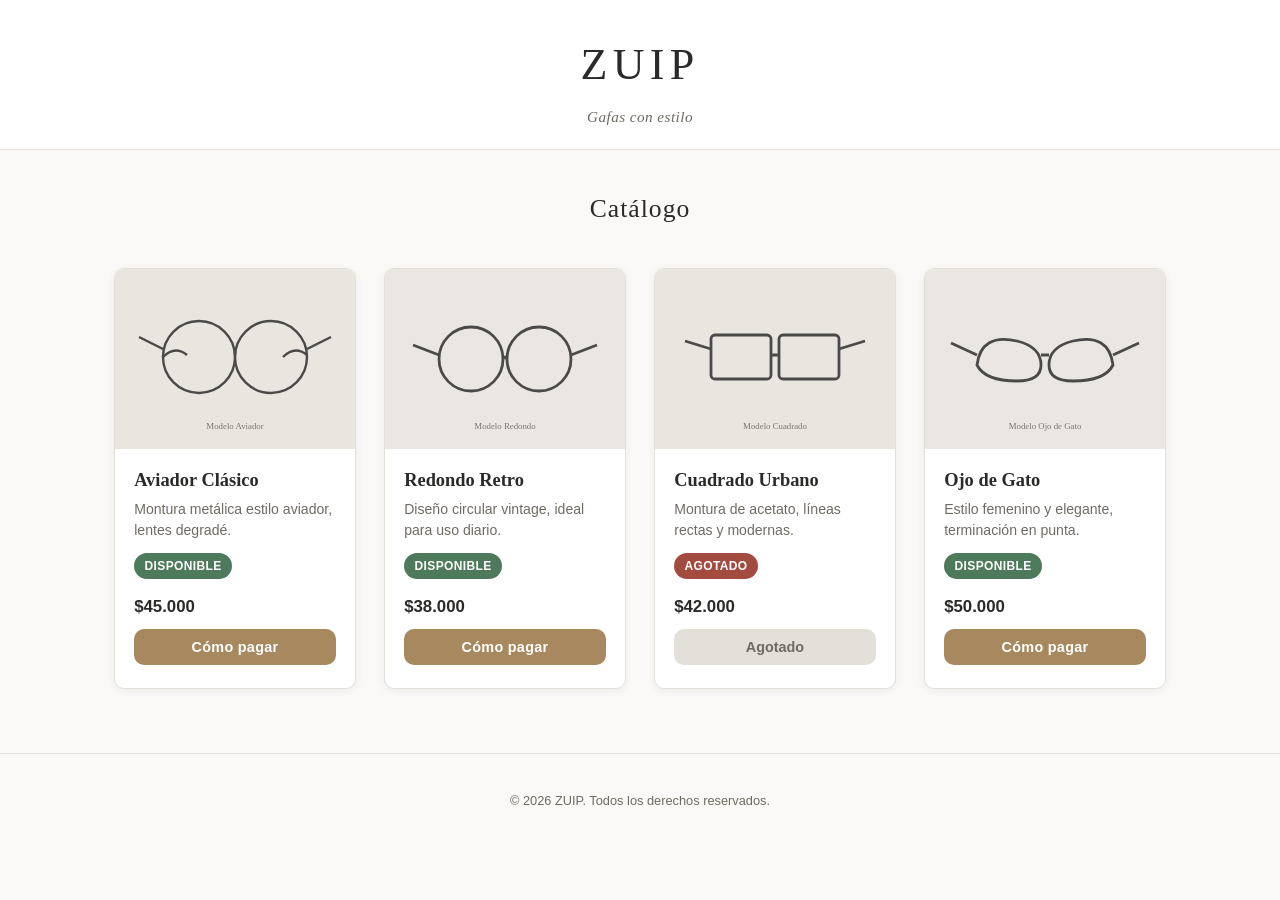
==== index.html @ ec886ca2 "Catálogo inicial de ZUIP: HTML/CSS/JS estático con productos de ejemplo Co-Authored-By: Claude Sonne" ====
<!DOCTYPE html>
<html lang="es">
<head>
  <meta charset="UTF-8">
  <meta name="viewport" content="width=device-width, initial-scale=1.0">
  <title>ZUIP — Gafas</title>
  <link rel="stylesheet" href="css/style.css">
</head>
<body>

  <header class="site-header">
    <div class="header-inner">
      <a href="./" class="logo-link" aria-label="ZUIP">
        <img
          id="logo-img"
          class="logo-img"
          src="images/logo.png"
          alt="ZUIP"
          onerror="this.style.display='none'; document.getElementById('logo-text').style.display='inline-block';"
        >
        <span id="logo-text" class="logo-text">ZUIP</span>
      </a>
      <p class="tagline">Gafas con estilo</p>
    </div>
  </header>

  <main>
    <section class="catalogo-section">
      <h1 class="section-title">Catálogo</h1>
      <div id="catalogo" class="catalogo-grid">
        <!-- Las tarjetas de productos se generan aquí con JavaScript -->
      </div>
    </section>
  </main>

  <footer class="site-footer">
    <p>&copy; <span id="anio"></span> ZUIP. Todos los derechos reservados.</p>
  </footer>

  <!-- Modal de pago -->
  <div id="modal-pago" class="modal-overlay" hidden>
    <div class="modal-box" role="dialog" aria-modal="true" aria-labelledby="modal-titulo">
      <button id="cerrar-modal" class="modal-cerrar" aria-label="Cerrar">&times;</button>
      <h2 id="modal-titulo">Cómo pagar</h2>
      <p class="modal-producto" id="modal-producto-nombre"></p>

      <div class="datos-pago">
        <p><strong>Banco:</strong> <span id="pago-banco"></span></p>
        <p><strong>Tipo de cuenta:</strong> <span id="pago-tipo"></span></p>
        <p><strong>Número de cuenta:</strong> <span id="pago-numero"></span></p>
        <p><strong>Titular:</strong> <span id="pago-titular"></span></p>
        <p><strong>Identificación:</strong> <span id="pago-id"></span></p>
      </div>

      <div class="qr-wrapper">
        <img id="pago-qr" src="" alt="Código QR para transferencia">
      </div>

      <p class="modal-nota">Una vez realizada la transferencia, envíanos el comprobante para confirmar tu compra.</p>
    </div>
  </div>

  <script src="js/products.js"></script>
  <script src="js/script.js"></script>
</body>
</html>
---- css/style.css ----
/* ==========================================================
   ZUIP — estilos generales
   Paleta neutra (grises / blancos) con acento sutil en camel.
   ========================================================== */

:root {
  --color-bg: #faf9f7;
  --color-bg-card: #ffffff;
  --color-text: #2b2a28;
  --color-text-muted: #6f6b64;
  --color-border: #e3e0da;
  --color-accent: #a8895f;
  --color-accent-dark: #8a6f47;
  --color-disponible: #4c7a5a;
  --color-agotado: #a44b3f;

  --font-serif: 'Georgia', 'Times New Roman', serif;
  --font-sans: -apple-system, BlinkMacSystemFont, 'Segoe UI', Roboto, Helvetica, Arial, sans-serif;

  --radius: 10px;
  --shadow: 0 2px 10px rgba(0, 0, 0, 0.06);
}

* {
  box-sizing: border-box;
}

body {
  margin: 0;
  font-family: var(--font-sans);
  background-color: var(--color-bg);
  color: var(--color-text);
  line-height: 1.5;
}

/* ---------- Header ---------- */

.site-header {
  border-bottom: 1px solid var(--color-border);
  background-color: var(--color-bg-card);
}

.header-inner {
  max-width: 1100px;
  margin: 0 auto;
  padding: 2rem 1.5rem 1.25rem;
  text-align: center;
}

.logo-link {
  display: inline-flex;
  align-items: center;
  justify-content: center;
  text-decoration: none;
  color: var(--color-text);
}

.logo-img {
  max-height: 70px;
  width: auto;
}

.logo-text {
  display: none;
  font-family: var(--font-serif);
  font-size: 2.75rem;
  letter-spacing: 0.12em;
  font-weight: 400;
  color: var(--color-text);
}

.tagline {
  margin: 0.5rem 0 0;
  font-family: var(--font-serif);
  font-style: italic;
  color: var(--color-text-muted);
  font-size: 0.95rem;
  letter-spacing: 0.03em;
}

/* ---------- Catálogo ---------- */

.catalogo-section {
  max-width: 1100px;
  margin: 0 auto;
  padding: 2.5rem 1.5rem 4rem;
}

.section-title {
  font-family: var(--font-serif);
  font-weight: 400;
  font-size: 1.6rem;
  letter-spacing: 0.04em;
  text-align: center;
  margin: 0 0 2.5rem;
  color: var(--color-text);
}

.catalogo-grid {
  display: grid;
  grid-template-columns: repeat(auto-fill, minmax(230px, 1fr));
  gap: 1.75rem;
}

.card {
  background-color: var(--color-bg-card);
  border: 1px solid var(--color-border);
  border-radius: var(--radius);
  overflow: hidden;
  display: flex;
  flex-direction: column;
  box-shadow: var(--shadow);
  transition: transform 0.15s ease, box-shadow 0.15s ease;
}

.card:hover {
  transform: translateY(-3px);
  box-shadow: 0 6px 18px rgba(0, 0, 0, 0.09);
}

.card-img-wrapper {
  aspect-ratio: 4 / 3;
  overflow: hidden;
  background-color: #f0eee9;
}

.card-img-wrapper img {
  width: 100%;
  height: 100%;
  object-fit: cover;
  display: block;
}

.card-body {
  padding: 1.1rem 1.2rem 1.4rem;
  display: flex;
  flex-direction: column;
  flex-grow: 1;
}

.card-nombre {
  font-family: var(--font-serif);
  font-size: 1.15rem;
  margin: 0 0 0.3rem;
  color: var(--color-text);
}

.card-descripcion {
  font-size: 0.88rem;
  color: var(--color-text-muted);
  margin: 0 0 0.75rem;
  flex-grow: 1;
}

.card-precio {
  font-size: 1.05rem;
  font-weight: 600;
  margin: 0 0 0.6rem;
  color: var(--color-text);
}

.badge {
  display: inline-block;
  align-self: flex-start;
  font-size: 0.75rem;
  font-weight: 600;
  letter-spacing: 0.03em;
  text-transform: uppercase;
  padding: 0.25rem 0.65rem;
  border-radius: 999px;
  margin-bottom: 0.9rem;
}

.badge-disponible {
  color: #fff;
  background-color: var(--color-disponible);
}

.badge-agotado {
  color: #fff;
  background-color: var(--color-agotado);
}

.btn-comprar {
  display: inline-block;
  text-align: center;
  border: none;
  border-radius: var(--radius);
  padding: 0.65rem 1rem;
  font-size: 0.9rem;
  font-weight: 600;
  letter-spacing: 0.02em;
  cursor: pointer;
  background-color: var(--color-accent);
  color: #fff;
  transition: background-color 0.15s ease;
}

.btn-comprar:hover {
  background-color: var(--color-accent-dark);
}

.btn-agotado {
  display: inline-block;
  text-align: center;
  border: none;
  border-radius: var(--radius);
  padding: 0.65rem 1rem;
  font-size: 0.9rem;
  font-weight: 600;
  background-color: #e3e0da;
  color: var(--color-text-muted);
  cursor: not-allowed;
}

/* ---------- Footer ---------- */

.site-footer {
  text-align: center;
  padding: 1.5rem;
  font-size: 0.8rem;
  color: var(--color-text-muted);
  border-top: 1px solid var(--color-border);
}

/* ---------- Modal de pago ---------- */

.modal-overlay {
  position: fixed;
  inset: 0;
  background-color: rgba(30, 28, 25, 0.55);
  display: flex;
  align-items: center;
  justify-content: center;
  padding: 1rem;
  z-index: 100;
}

.modal-overlay[hidden] {
  display: none;
}

.modal-box {
  position: relative;
  background-color: var(--color-bg-card);
  border-radius: var(--radius);
  max-width: 420px;
  width: 100%;
  padding: 2rem 1.75rem 1.75rem;
  box-shadow: 0 12px 40px rgba(0, 0, 0, 0.2);
}

.modal-box h2 {
  font-family: var(--font-serif);
  font-weight: 400;
  margin: 0 0 0.3rem;
}

.modal-producto {
  color: var(--color-text-muted);
  margin: 0 0 1.25rem;
  font-size: 0.9rem;
}

.modal-cerrar {
  position: absolute;
  top: 0.75rem;
  right: 0.9rem;
  background: none;
  border: none;
  font-size: 1.5rem;
  line-height: 1;
  cursor: pointer;
  color: var(--color-text-muted);
}

.modal-cerrar:hover {
  color: var(--color-text);
}

.datos-pago p {
  margin: 0.35rem 0;
  font-size: 0.92rem;
}

.qr-wrapper {
  display: flex;
  justify-content: center;
  margin: 1.25rem 0;
}

.qr-wrapper img {
  width: 180px;
  height: 180px;
  object-fit: contain;
  border: 1px solid var(--color-border);
  border-radius: 8px;
}

.modal-nota {
  font-size: 0.8rem;
  color: var(--color-text-muted);
  text-align: center;
  margin: 0;
}

/* ---------- Responsive ---------- */

@media (max-width: 480px) {
  .logo-text {
    font-size: 2.1rem;
  }

  .catalogo-grid {
    grid-template-columns: 1fr 1fr;
    gap: 1rem;
  }

  .card-body {
    padding: 0.9rem 0.9rem 1.1rem;
  }
}
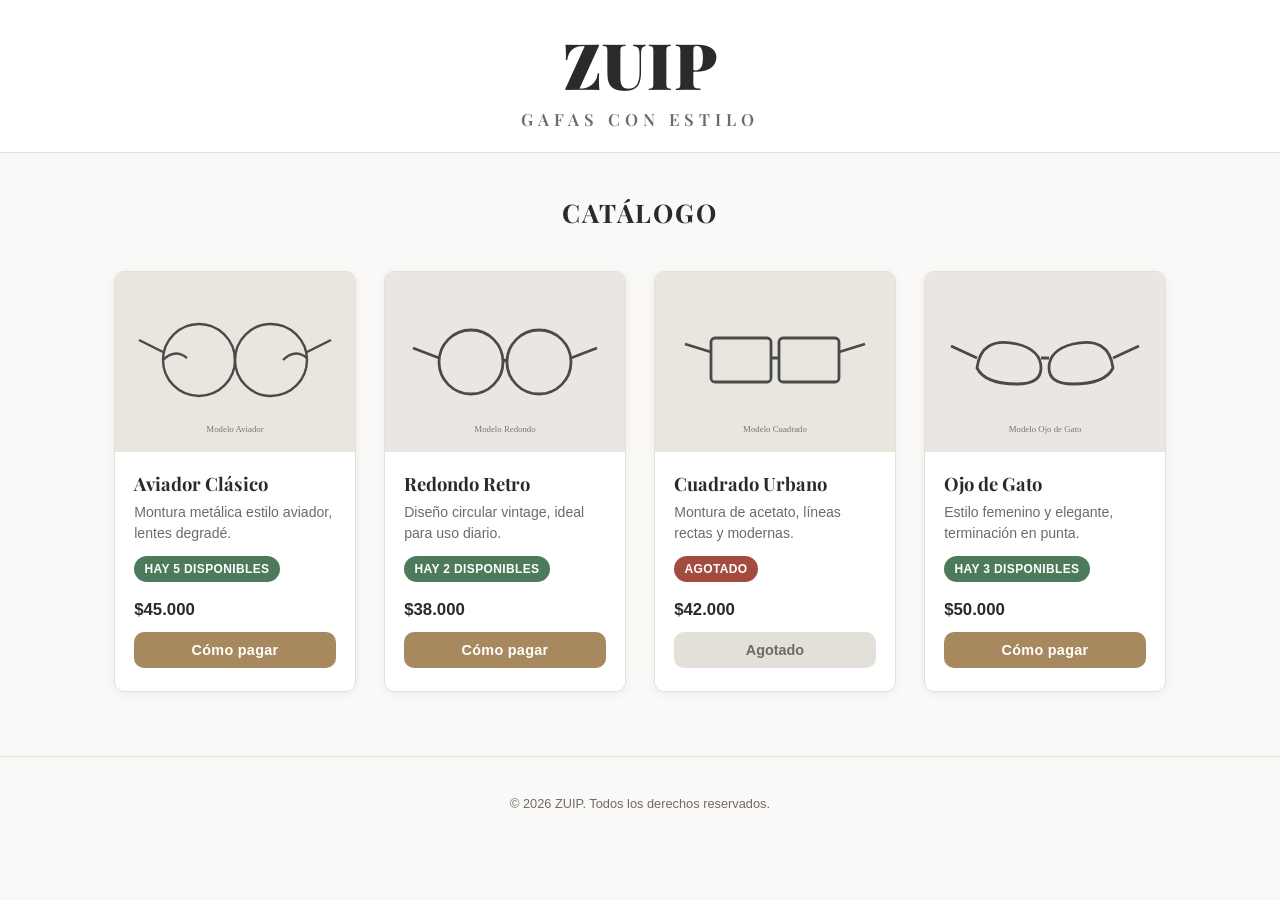
==== commit 8f9da134: "Agregar tipografía Playfair Display, stock por cantidad y lightbox de imagen Co-Authored-By: Claude " ====
--- a/index.html
+++ b/index.html
@@ -4,6 +4,9 @@
   <meta charset="UTF-8">
   <meta name="viewport" content="width=device-width, initial-scale=1.0">
   <title>ZUIP — Gafas</title>
+  <link rel="preconnect" href="https://fonts.googleapis.com">
+  <link rel="preconnect" href="https://fonts.gstatic.com" crossorigin>
+  <link href="https://fonts.googleapis.com/css2?family=Playfair+Display:wght@400;600;700;900&display=swap" rel="stylesheet">
   <link rel="stylesheet" href="css/style.css">
 </head>
 <body>
@@ -37,6 +40,15 @@
     <p>&copy; <span id="anio"></span> ZUIP. Todos los derechos reservados.</p>
   </footer>
 
+  <!-- Lightbox de imagen -->
+  <div id="lightbox" class="modal-overlay" hidden>
+    <div class="lightbox-box">
+      <button id="cerrar-lightbox" class="modal-cerrar lightbox-cerrar" aria-label="Cerrar">&times;</button>
+      <img id="lightbox-img" src="" alt="">
+      <p id="lightbox-nombre" class="lightbox-nombre"></p>
+    </div>
+  </div>
+
   <!-- Modal de pago -->
   <div id="modal-pago" class="modal-overlay" hidden>
     <div class="modal-box" role="dialog" aria-modal="true" aria-labelledby="modal-titulo">
--- a/css/style.css
+++ b/css/style.css
@@ -14,7 +14,7 @@
   --color-disponible: #4c7a5a;
   --color-agotado: #a44b3f;
 
-  --font-serif: 'Georgia', 'Times New Roman', serif;
+  --font-serif: 'Playfair Display', 'Georgia', 'Times New Roman', serif;
   --font-sans: -apple-system, BlinkMacSystemFont, 'Segoe UI', Roboto, Helvetica, Arial, sans-serif;
 
   --radius: 10px;
@@ -63,19 +63,22 @@
 .logo-text {
   display: none;
   font-family: var(--font-serif);
-  font-size: 2.75rem;
-  letter-spacing: 0.12em;
-  font-weight: 400;
-  color: var(--color-text);
+  font-size: 4rem;
+  letter-spacing: 0.01em;
+  font-weight: 900;
+  color: var(--color-text);
+  line-height: 1;
 }
 
 .tagline {
-  margin: 0.5rem 0 0;
-  font-family: var(--font-serif);
-  font-style: italic;
-  color: var(--color-text-muted);
-  font-size: 0.95rem;
-  letter-spacing: 0.03em;
+  margin: 0.6rem 0 0;
+  font-family: var(--font-serif);
+  font-style: normal;
+  font-weight: 600;
+  text-transform: uppercase;
+  color: var(--color-text-muted);
+  font-size: 1.05rem;
+  letter-spacing: 0.3em;
 }
 
 /* ---------- Catálogo ---------- */
@@ -88,9 +91,10 @@
 
 .section-title {
   font-family: var(--font-serif);
-  font-weight: 400;
+  font-weight: 700;
   font-size: 1.6rem;
-  letter-spacing: 0.04em;
+  letter-spacing: 0.08em;
+  text-transform: uppercase;
   text-align: center;
   margin: 0 0 2.5rem;
   color: var(--color-text);
@@ -129,6 +133,7 @@
   height: 100%;
   object-fit: cover;
   display: block;
+  cursor: zoom-in;
 }
 
 .card-body {
@@ -304,11 +309,49 @@
   margin: 0;
 }
 
+/* ---------- Lightbox de imagen ---------- */
+
+.lightbox-box {
+  position: relative;
+  max-width: 600px;
+  width: 100%;
+  background-color: var(--color-bg-card);
+  border-radius: var(--radius);
+  padding: 1.5rem;
+  box-shadow: 0 12px 40px rgba(0, 0, 0, 0.25);
+  text-align: center;
+}
+
+.lightbox-box img {
+  width: 100%;
+  max-height: 70vh;
+  object-fit: contain;
+  border-radius: 6px;
+  background-color: #f0eee9;
+}
+
+.lightbox-nombre {
+  font-family: var(--font-serif);
+  font-size: 1.2rem;
+  margin: 1rem 0 0;
+  color: var(--color-text);
+}
+
+.lightbox-cerrar {
+  top: 0.5rem;
+  right: 0.5rem;
+}
+
 /* ---------- Responsive ---------- */
 
 @media (max-width: 480px) {
   .logo-text {
-    font-size: 2.1rem;
+    font-size: 2.75rem;
+  }
+
+  .tagline {
+    letter-spacing: 0.2em;
+    font-size: 0.85rem;
   }
 
   .catalogo-grid {
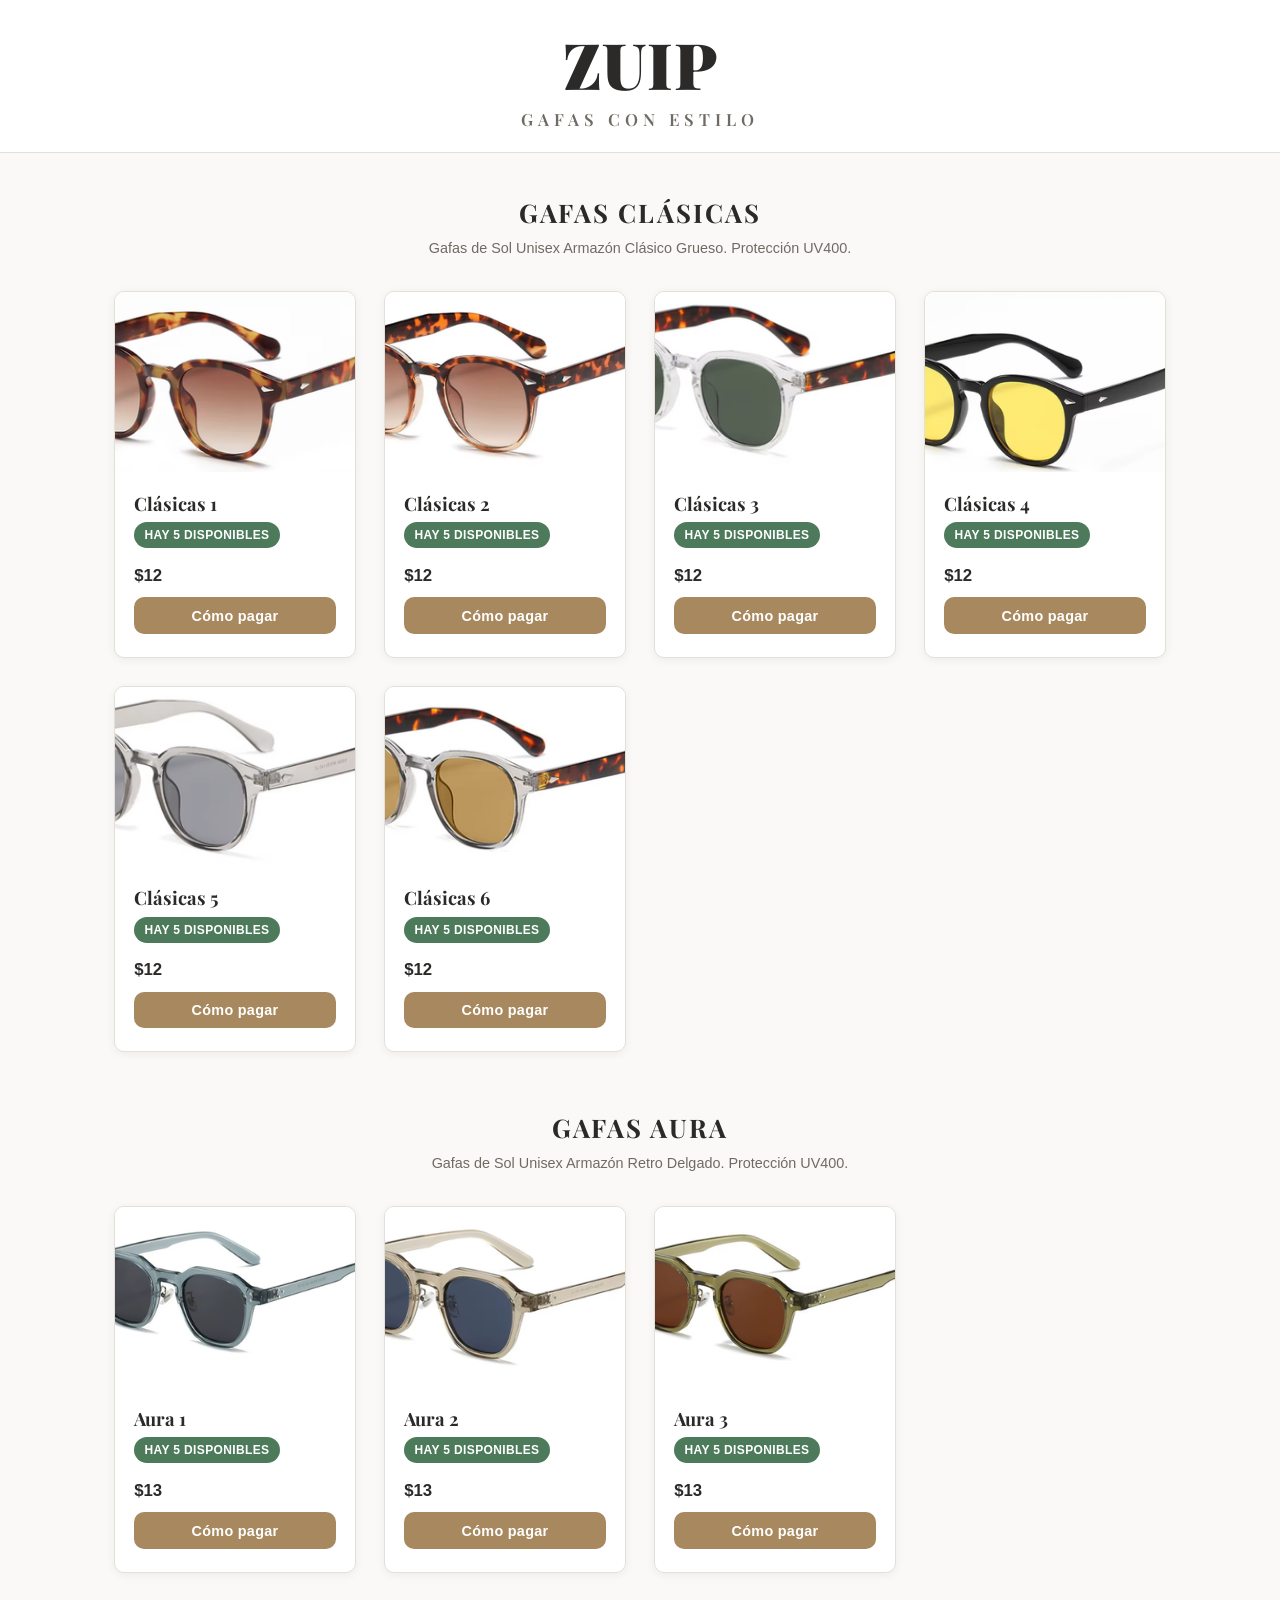
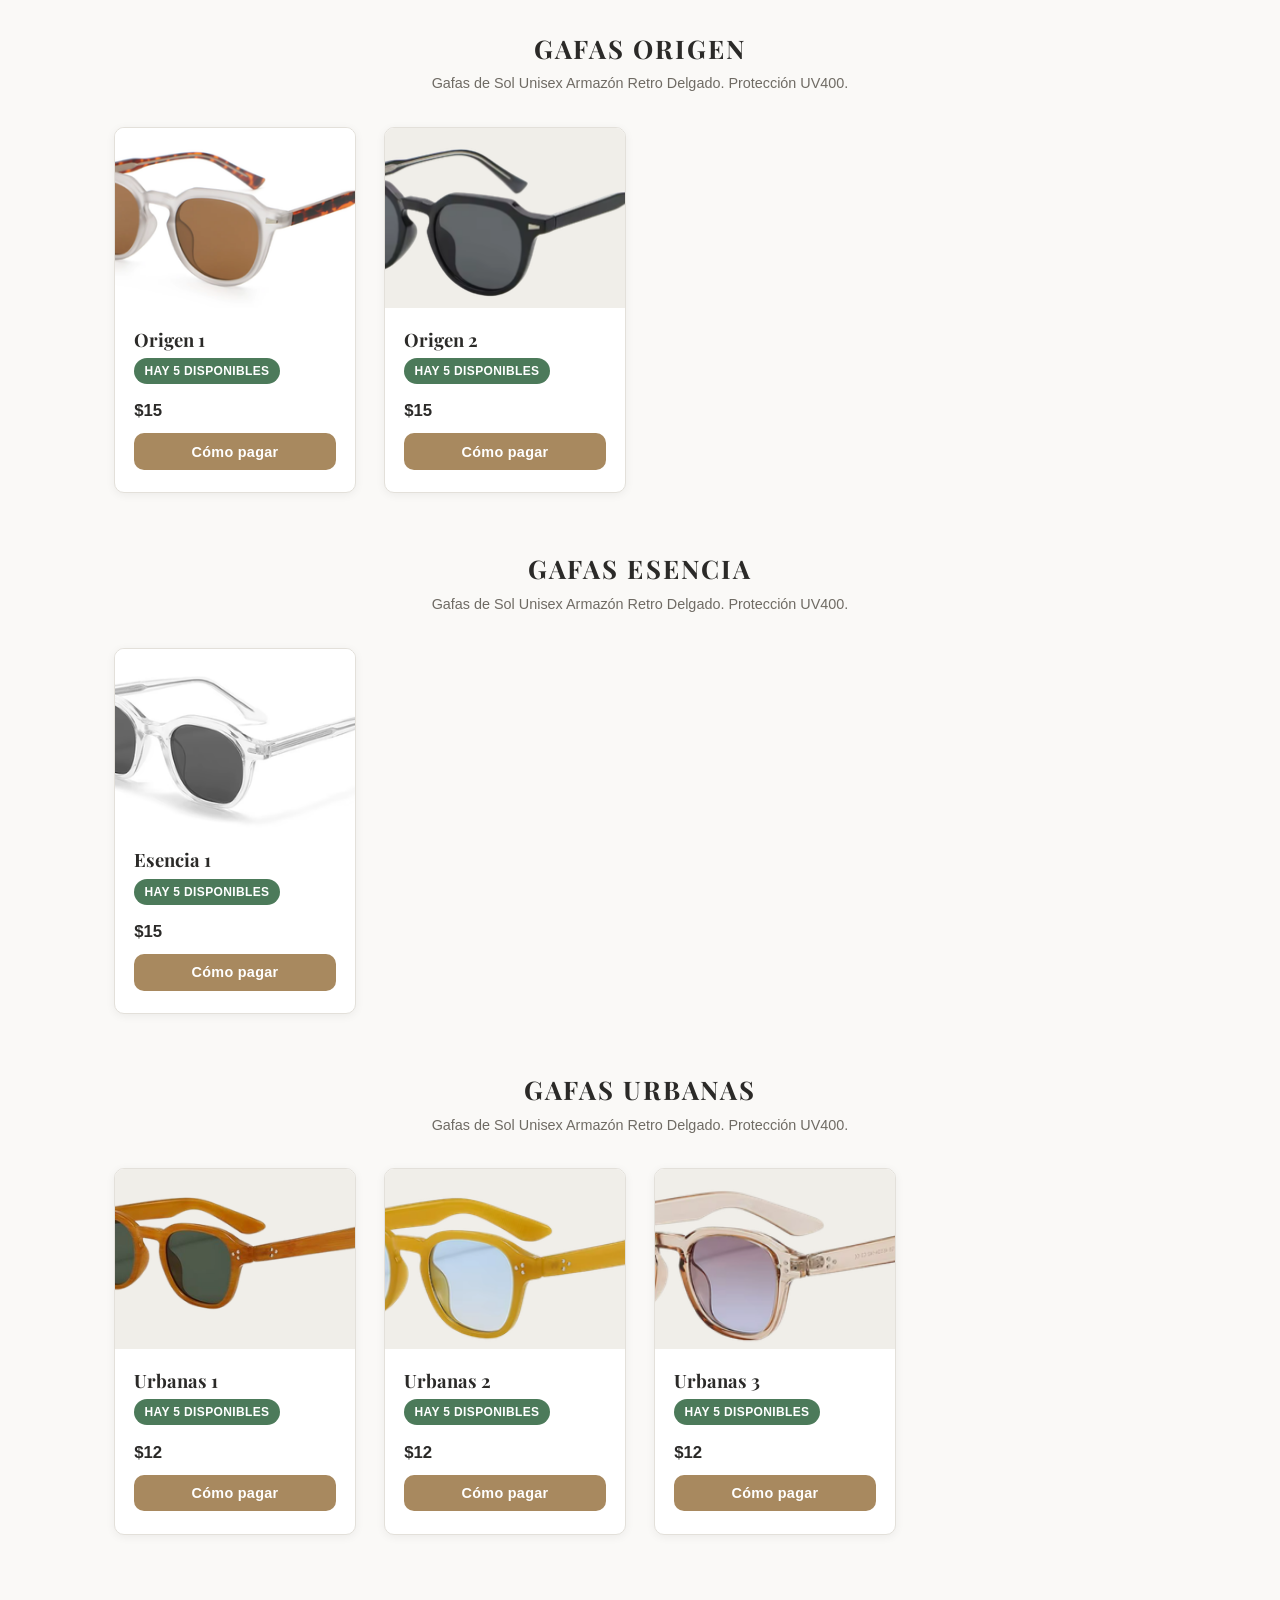
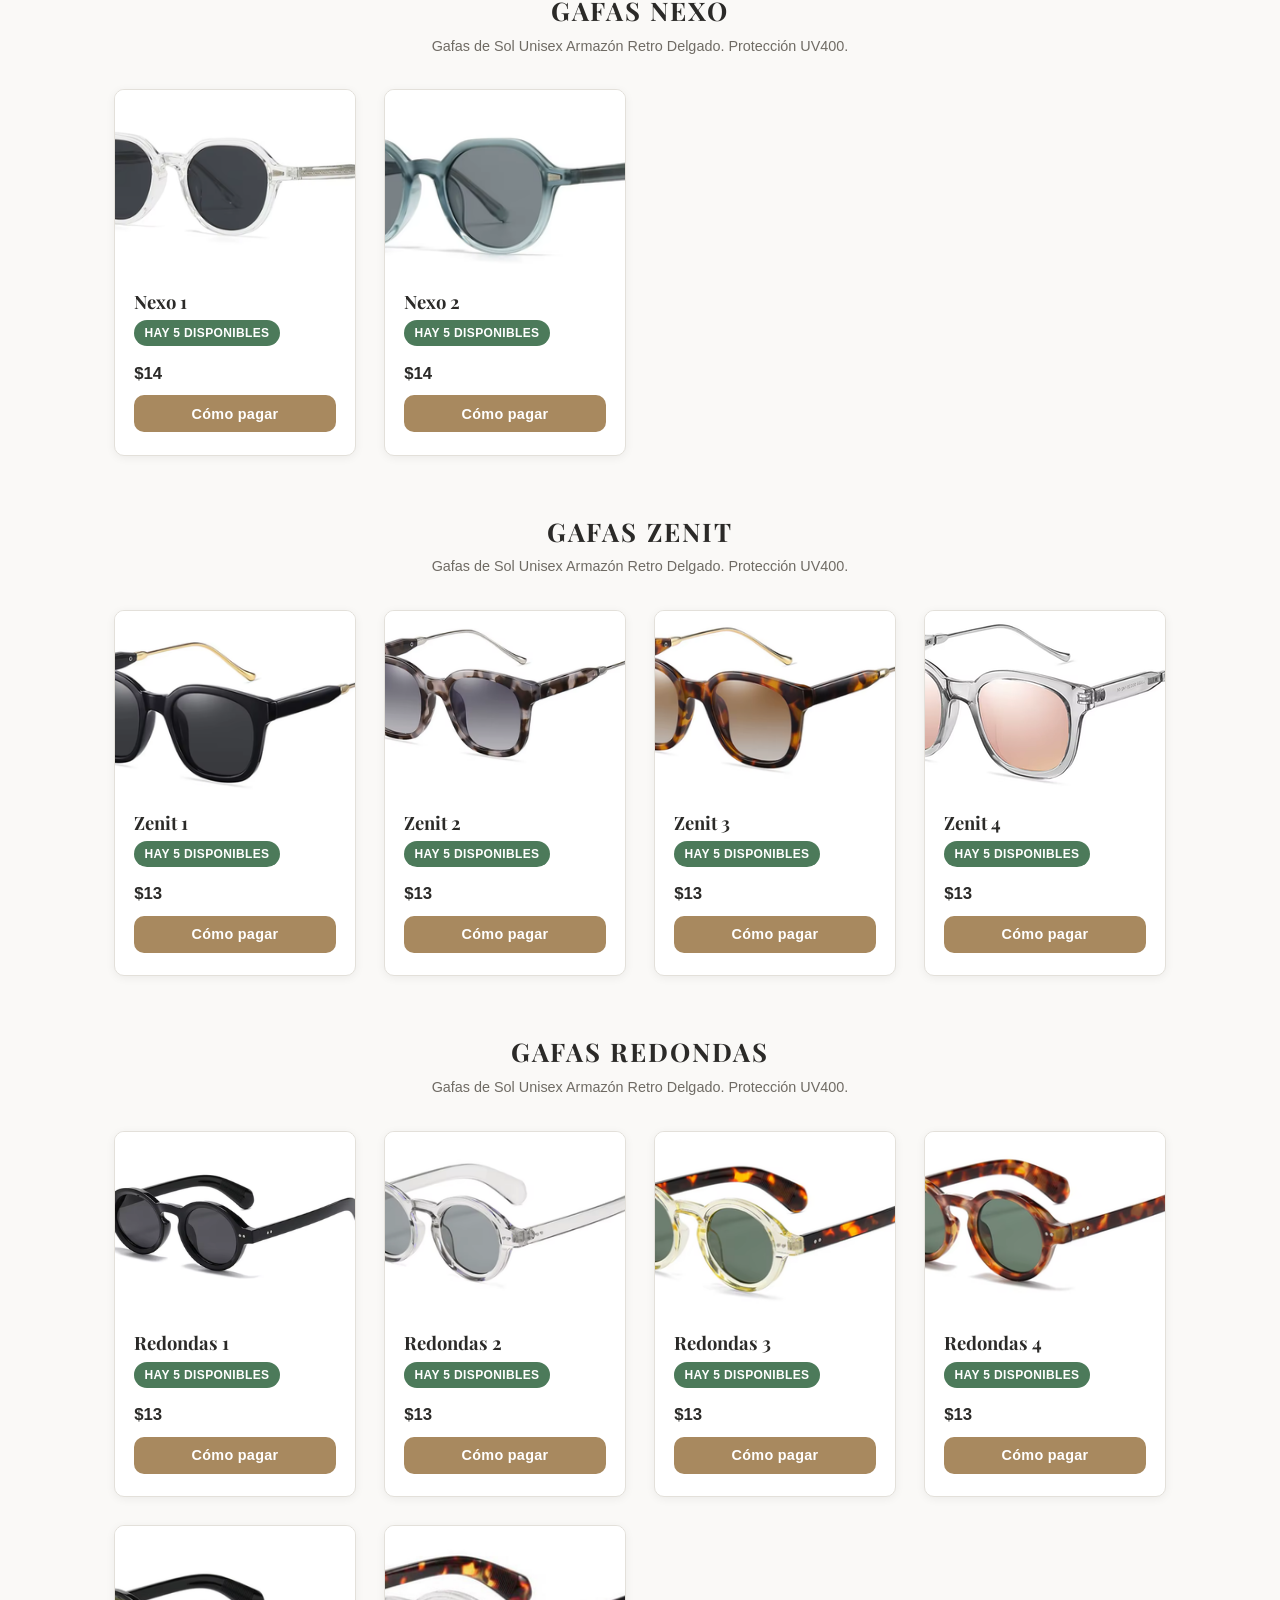
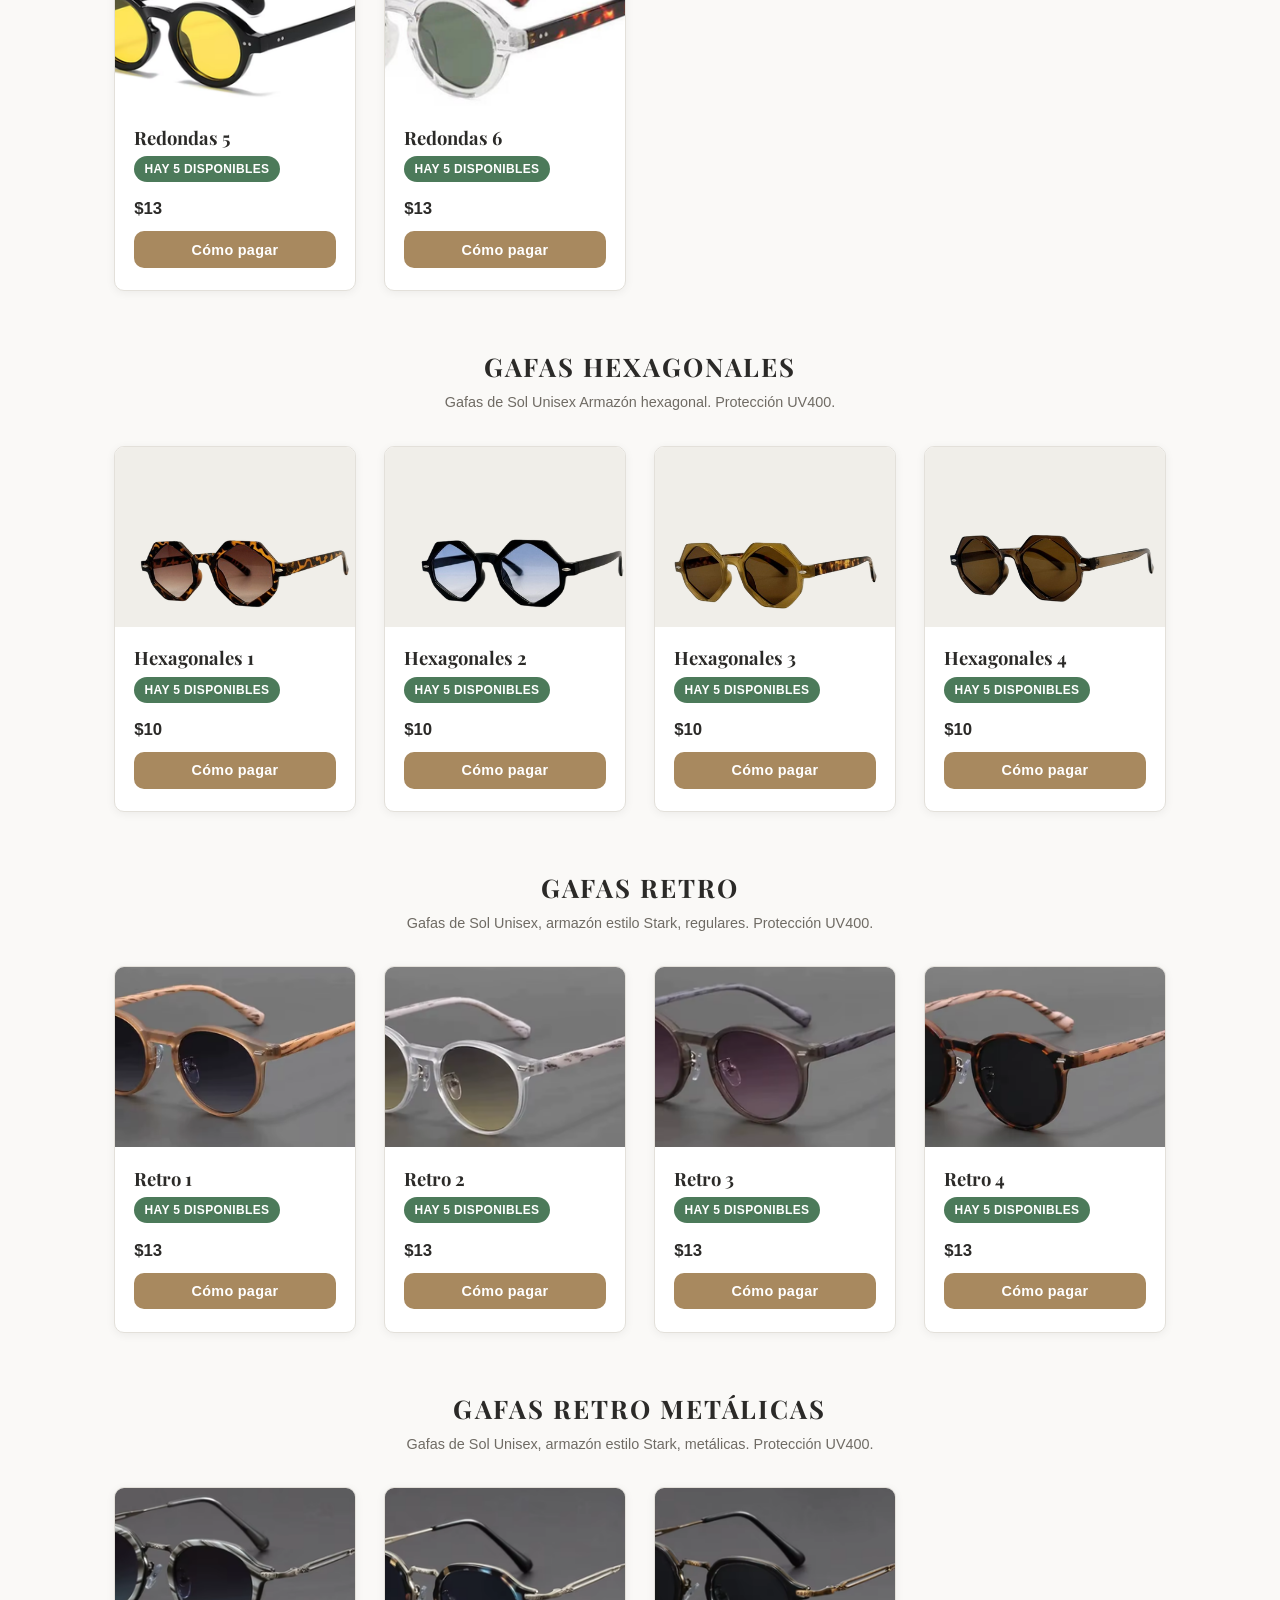
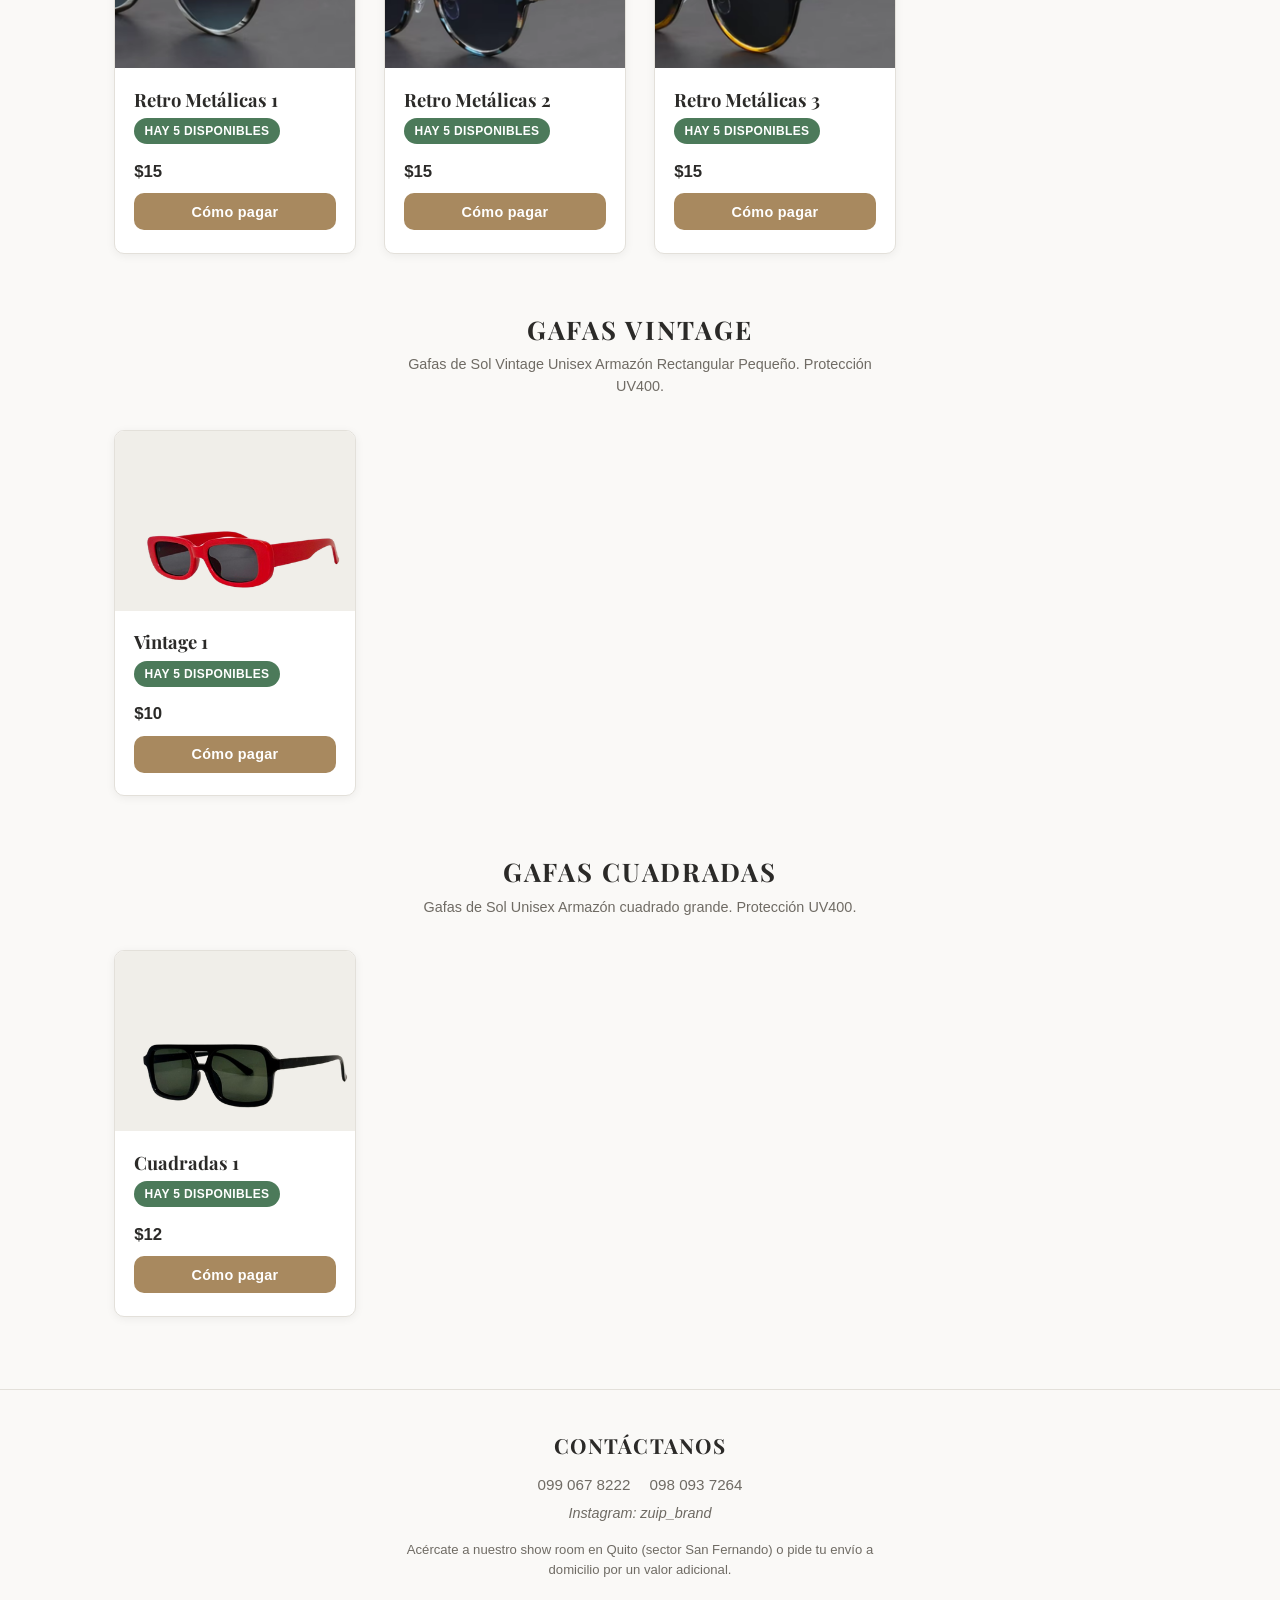
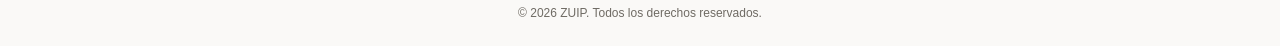
==== commit 9cdf7ae8: "Reestructurar catálogo por colecciones con fotos reales del PDF Reemplaza los placeholders por las 4" ====
--- a/index.html
+++ b/index.html
@@ -28,16 +28,17 @@
   </header>
 
   <main>
-    <section class="catalogo-section">
-      <h1 class="section-title">Catálogo</h1>
-      <div id="catalogo" class="catalogo-grid">
-        <!-- Las tarjetas de productos se generan aquí con JavaScript -->
-      </div>
-    </section>
+    <div id="catalogo" class="catalogo-container">
+      <!-- Las secciones por colección se generan aquí con JavaScript -->
+    </div>
   </main>
 
   <footer class="site-footer">
-    <p>&copy; <span id="anio"></span> ZUIP. Todos los derechos reservados.</p>
+    <h2 class="contacto-titulo">Contáctanos</h2>
+    <p id="contacto-telefonos" class="contacto-telefonos"></p>
+    <p id="contacto-instagram" class="contacto-instagram"></p>
+    <p id="contacto-nota" class="contacto-nota"></p>
+    <p class="copyright">&copy; <span id="anio"></span> ZUIP. Todos los derechos reservados.</p>
   </footer>
 
   <!-- Lightbox de imagen -->
--- a/css/style.css
+++ b/css/style.css
@@ -83,21 +83,33 @@
 
 /* ---------- Catálogo ---------- */
 
-.catalogo-section {
+.catalogo-container {
   max-width: 1100px;
   margin: 0 auto;
-  padding: 2.5rem 1.5rem 4rem;
-}
-
-.section-title {
+  padding: 2.5rem 1.5rem 1rem;
+}
+
+.coleccion-section {
+  margin-bottom: 3.5rem;
+}
+
+.coleccion-titulo {
   font-family: var(--font-serif);
   font-weight: 700;
   font-size: 1.6rem;
   letter-spacing: 0.08em;
   text-transform: uppercase;
   text-align: center;
-  margin: 0 0 2.5rem;
-  color: var(--color-text);
+  margin: 0 0 0.4rem;
+  color: var(--color-text);
+}
+
+.coleccion-descripcion {
+  text-align: center;
+  color: var(--color-text-muted);
+  font-size: 0.9rem;
+  margin: 0 auto 2rem;
+  max-width: 480px;
 }
 
 .catalogo-grid {
@@ -222,10 +234,45 @@
 
 .site-footer {
   text-align: center;
-  padding: 1.5rem;
-  font-size: 0.8rem;
+  padding: 2.5rem 1.5rem 1.5rem;
   color: var(--color-text-muted);
   border-top: 1px solid var(--color-border);
+}
+
+.contacto-titulo {
+  font-family: var(--font-serif);
+  font-weight: 700;
+  font-size: 1.3rem;
+  letter-spacing: 0.06em;
+  text-transform: uppercase;
+  color: var(--color-text);
+  margin: 0 0 0.8rem;
+}
+
+.contacto-telefonos {
+  display: flex;
+  justify-content: center;
+  gap: 1.2rem;
+  flex-wrap: wrap;
+  font-size: 0.95rem;
+  margin: 0 0 0.4rem;
+}
+
+.contacto-instagram {
+  font-style: italic;
+  font-size: 0.9rem;
+  margin: 0 0 1rem;
+}
+
+.contacto-nota {
+  font-size: 0.82rem;
+  max-width: 480px;
+  margin: 0 auto 1.5rem;
+}
+
+.copyright {
+  font-size: 0.75rem;
+  margin: 0;
 }
 
 /* ---------- Modal de pago ---------- */
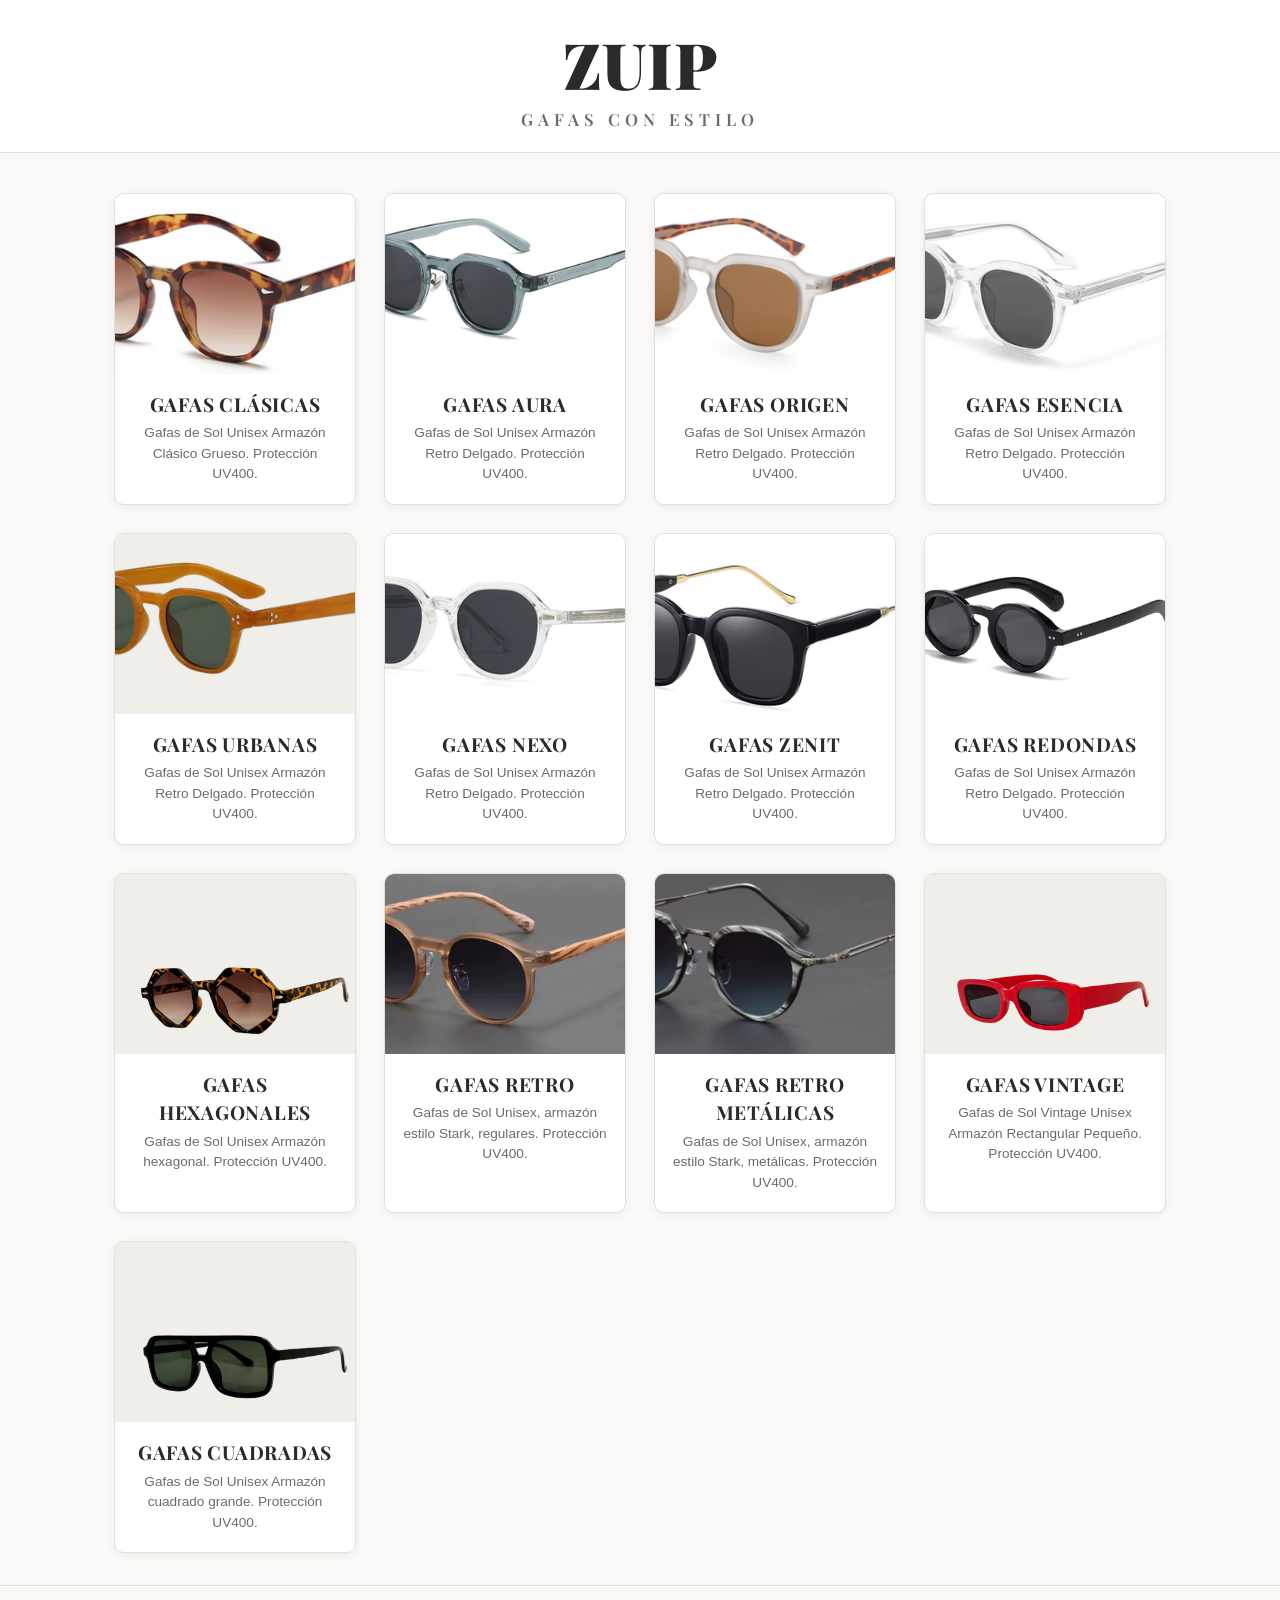
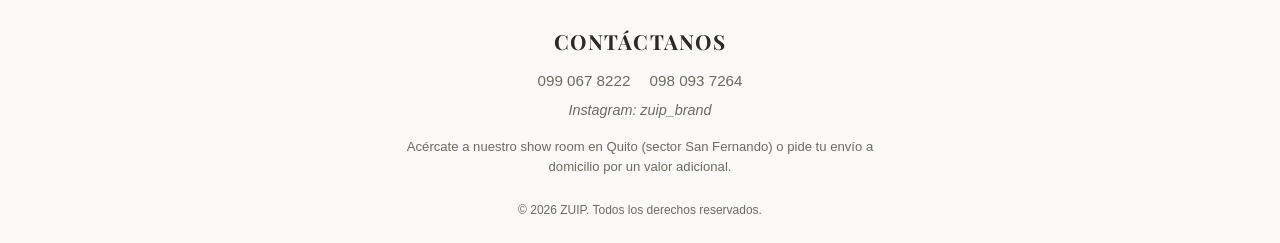
==== commit e5681884: "Separar el catálogo en portada de colecciones + página de detalle La página principal ahora muestra " ====
--- a/index.html
+++ b/index.html
@@ -28,8 +28,8 @@
   </header>
 
   <main>
-    <div id="catalogo" class="catalogo-container">
-      <!-- Las secciones por colección se generan aquí con JavaScript -->
+    <div id="portada" class="portada-grid">
+      <!-- Las tarjetas de colección se generan aquí con JavaScript -->
     </div>
   </main>
 
@@ -41,38 +41,6 @@
     <p class="copyright">&copy; <span id="anio"></span> ZUIP. Todos los derechos reservados.</p>
   </footer>
 
-  <!-- Lightbox de imagen -->
-  <div id="lightbox" class="modal-overlay" hidden>
-    <div class="lightbox-box">
-      <button id="cerrar-lightbox" class="modal-cerrar lightbox-cerrar" aria-label="Cerrar">&times;</button>
-      <img id="lightbox-img" src="" alt="">
-      <p id="lightbox-nombre" class="lightbox-nombre"></p>
-    </div>
-  </div>
-
-  <!-- Modal de pago -->
-  <div id="modal-pago" class="modal-overlay" hidden>
-    <div class="modal-box" role="dialog" aria-modal="true" aria-labelledby="modal-titulo">
-      <button id="cerrar-modal" class="modal-cerrar" aria-label="Cerrar">&times;</button>
-      <h2 id="modal-titulo">Cómo pagar</h2>
-      <p class="modal-producto" id="modal-producto-nombre"></p>
-
-      <div class="datos-pago">
-        <p><strong>Banco:</strong> <span id="pago-banco"></span></p>
-        <p><strong>Tipo de cuenta:</strong> <span id="pago-tipo"></span></p>
-        <p><strong>Número de cuenta:</strong> <span id="pago-numero"></span></p>
-        <p><strong>Titular:</strong> <span id="pago-titular"></span></p>
-        <p><strong>Identificación:</strong> <span id="pago-id"></span></p>
-      </div>
-
-      <div class="qr-wrapper">
-        <img id="pago-qr" src="" alt="Código QR para transferencia">
-      </div>
-
-      <p class="modal-nota">Una vez realizada la transferencia, envíanos el comprobante para confirmar tu compra.</p>
-    </div>
-  </div>
-
   <script src="js/products.js"></script>
   <script src="js/script.js"></script>
 </body>
--- a/css/style.css
+++ b/css/style.css
@@ -81,16 +81,89 @@
   letter-spacing: 0.3em;
 }
 
-/* ---------- Catálogo ---------- */
-
-.catalogo-container {
+/* ---------- Portada (colecciones) ---------- */
+
+.portada-grid {
   max-width: 1100px;
   margin: 0 auto;
-  padding: 2.5rem 1.5rem 1rem;
-}
-
-.coleccion-section {
-  margin-bottom: 3.5rem;
+  padding: 2.5rem 1.5rem 2rem;
+  display: grid;
+  grid-template-columns: repeat(auto-fill, minmax(230px, 1fr));
+  gap: 1.75rem;
+}
+
+.portada-card {
+  display: block;
+  text-decoration: none;
+  color: inherit;
+  background-color: var(--color-bg-card);
+  border: 1px solid var(--color-border);
+  border-radius: var(--radius);
+  overflow: hidden;
+  box-shadow: var(--shadow);
+  transition: transform 0.15s ease, box-shadow 0.15s ease;
+}
+
+.portada-card:hover {
+  transform: translateY(-3px);
+  box-shadow: 0 6px 18px rgba(0, 0, 0, 0.09);
+}
+
+.portada-img-wrapper {
+  aspect-ratio: 4 / 3;
+  overflow: hidden;
+  background-color: #f0eee9;
+}
+
+.portada-img-wrapper img {
+  width: 100%;
+  height: 100%;
+  object-fit: cover;
+  display: block;
+}
+
+.portada-nombre {
+  font-family: var(--font-serif);
+  font-size: 1.2rem;
+  font-weight: 700;
+  letter-spacing: 0.04em;
+  text-transform: uppercase;
+  text-align: center;
+  margin: 1rem 1rem 0.3rem;
+  color: var(--color-text);
+}
+
+.portada-descripcion {
+  font-size: 0.85rem;
+  color: var(--color-text-muted);
+  text-align: center;
+  margin: 0 1rem 1.2rem;
+}
+
+/* ---------- Detalle de colección ---------- */
+
+.coleccion-container {
+  max-width: 1100px;
+  margin: 0 auto;
+  padding: 2rem 1.5rem 1rem;
+}
+
+.volver-link {
+  display: inline-block;
+  margin-bottom: 1.5rem;
+  color: var(--color-text-muted);
+  text-decoration: none;
+  font-size: 0.9rem;
+}
+
+.volver-link:hover {
+  color: var(--color-accent-dark);
+}
+
+.coleccion-no-encontrada {
+  text-align: center;
+  color: var(--color-text-muted);
+  padding: 3rem 0;
 }
 
 .coleccion-titulo {
@@ -401,7 +474,8 @@
     font-size: 0.85rem;
   }
 
-  .catalogo-grid {
+  .catalogo-grid,
+  .portada-grid {
     grid-template-columns: 1fr 1fr;
     gap: 1rem;
   }
